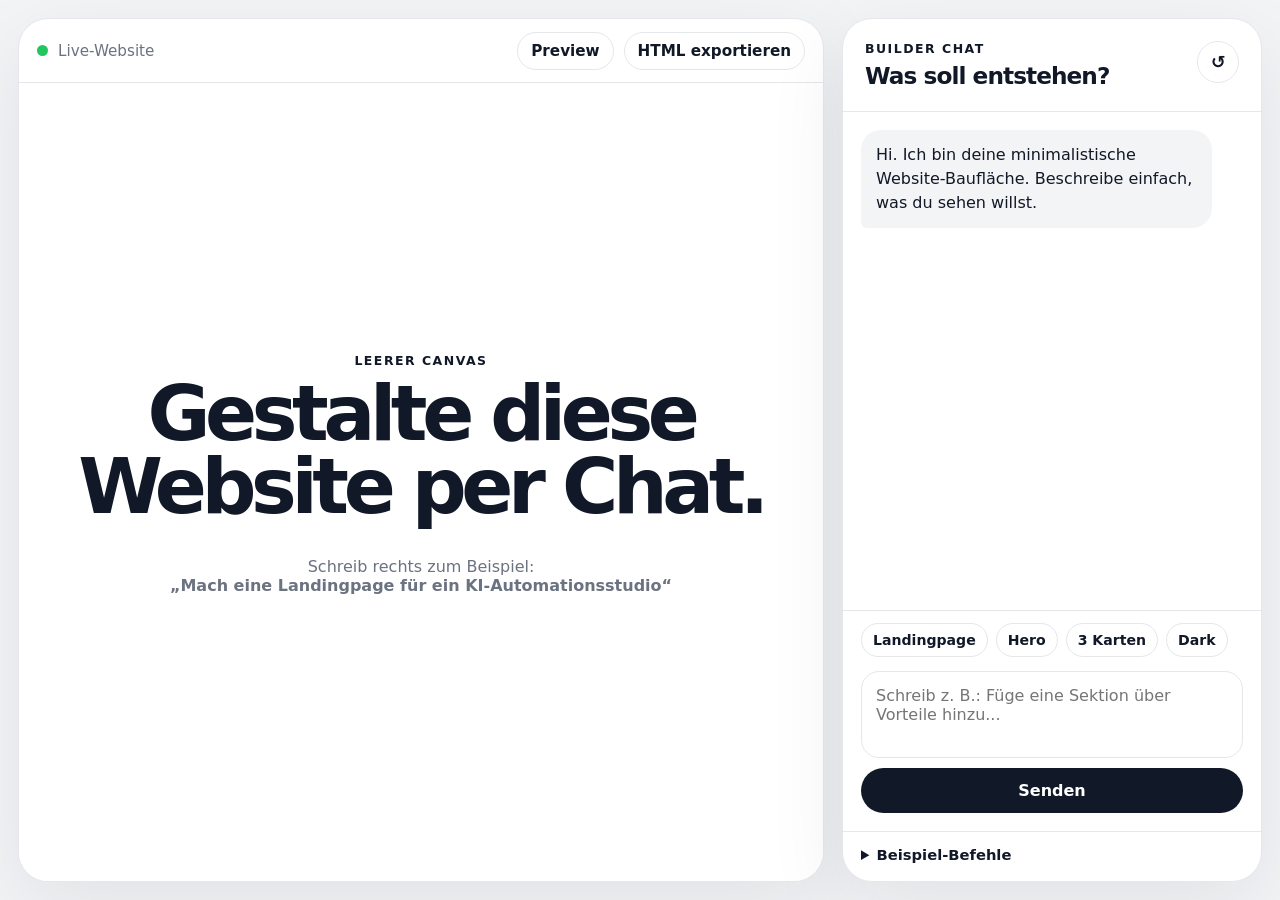
==== index.html @ 8ecb2eb4 "Initial" ====
<!DOCTYPE html>
<html lang="de">
<head>
  <meta charset="UTF-8" />
  <meta name="viewport" content="width=device-width, initial-scale=1.0" />
  <title>Minimal Chat Website Builder</title>
  <link rel="stylesheet" href="style.css" />
</head>
<body>
  <main class="app">
    <section class="canvas-shell">
      <div class="canvas-topbar">
        <div>
          <span class="dot"></span>
          <span>Live-Website</span>
        </div>
        <div class="topbar-actions">
          <button id="previewModeButton" class="ghost-button">Preview</button>
          <button id="exportButton" class="ghost-button">HTML exportieren</button>
        </div>
      </div>

      <div id="websiteCanvas" class="website-canvas empty">
        <div class="empty-state">
          <p class="small-label">Leerer Canvas</p>
          <h1>Gestalte diese Website per Chat.</h1>
          <p>
            Schreib rechts zum Beispiel:
            <br />
            <strong>„Mach eine Landingpage für ein KI-Automationsstudio“</strong>
          </p>
        </div>
      </div>
    </section>

    <aside class="chat-panel">
      <div class="chat-header">
        <div>
          <p class="small-label">Builder Chat</p>
          <h2>Was soll entstehen?</h2>
        </div>
        <button id="resetButton" class="icon-button" title="Neu starten">↺</button>
      </div>

      <div id="chatLog" class="chat-log">
        <div class="message assistant">
          <p>
            Hi. Ich bin deine minimalistische Website-Baufläche.
            Beschreibe einfach, was du sehen willst.
          </p>
        </div>
      </div>

      <div class="quick-prompts">
        <button data-prompt="Mach eine Landingpage für ein KI-Automationsstudio">Landingpage</button>
        <button data-prompt="Füge eine Hero-Section mit dem Titel 'Automatisiere dein Business' hinzu">Hero</button>
        <button data-prompt="Füge 3 Karten für Leistungen hinzu">3 Karten</button>
        <button data-prompt="Mach die Website dunkel und minimalistisch">Dark</button>
      </div>

      <form id="chatForm" class="chat-form">
        <textarea
          id="chatInput"
          placeholder="Schreib z. B.: Füge eine Sektion über Vorteile hinzu..."
          rows="3"
        ></textarea>
        <button type="submit">Senden</button>
      </form>

      <details class="help">
        <summary>Beispiel-Befehle</summary>
        <ul>
          <li>Mach eine Landingpage für eine Fotografin</li>
          <li>Füge eine Hero-Section mit dem Titel "..." hinzu</li>
          <li>Füge 3 Karten für Leistungen hinzu</li>
          <li>Füge einen Kontaktbereich hinzu</li>
          <li>Mach die Website lila</li>
          <li>Mach die Website dunkel</li>
          <li>Ändere den Titel zu "..."</li>
          <li>Leere die Website</li>
          <li>Rückgängig</li>
        </ul>
      </details>
    </aside>
  </main>

  <script src="app.js"></script>
</body>
</html>
---- style.css ----
* {
  box-sizing: border-box;
}

:root {
  --app-bg: #f3f4f6;
  --panel: #ffffff;
  --panel-border: #e5e7eb;
  --text: #111827;
  --muted: #6b7280;
  --accent: #111827;
  --canvas-bg: #ffffff;
  --canvas-text: #111827;
  --canvas-muted: #6b7280;
  --canvas-card: #f9fafb;
  --radius: 28px;
}

body {
  margin: 0;
  font-family: Inter, ui-sans-serif, system-ui, -apple-system, BlinkMacSystemFont, "Segoe UI", Arial, sans-serif;
  background: var(--app-bg);
  color: var(--text);
}

button,
textarea {
  font: inherit;
}

button {
  cursor: pointer;
}

.app {
  min-height: 100vh;
  display: grid;
  grid-template-columns: 1fr 420px;
  gap: 18px;
  padding: 18px;
}

.canvas-shell,
.chat-panel {
  background: var(--panel);
  border: 1px solid var(--panel-border);
  border-radius: 30px;
  overflow: hidden;
  box-shadow: 0 24px 80px rgba(17, 24, 39, 0.08);
}

.canvas-shell {
  display: flex;
  flex-direction: column;
  min-width: 0;
}

.canvas-topbar {
  height: 64px;
  border-bottom: 1px solid var(--panel-border);
  display: flex;
  align-items: center;
  justify-content: space-between;
  padding: 0 18px;
  color: var(--muted);
  font-size: 0.95rem;
}

.canvas-topbar > div {
  display: flex;
  align-items: center;
  gap: 10px;
}

.dot {
  width: 11px;
  height: 11px;
  background: #22c55e;
  display: inline-block;
  border-radius: 50%;
}

.topbar-actions {
  display: flex;
  gap: 8px;
}

.ghost-button,
.icon-button {
  border: 1px solid var(--panel-border);
  background: white;
  color: var(--text);
  border-radius: 999px;
  padding: 9px 13px;
  font-weight: 700;
}

.icon-button {
  width: 42px;
  height: 42px;
  padding: 0;
  font-size: 1.1rem;
}

.website-canvas {
  flex: 1;
  background: var(--canvas-bg);
  color: var(--canvas-text);
  overflow: auto;
  transition: background 0.2s ease, color 0.2s ease;
}

.website-canvas.preview {
  border-radius: 0;
}

.empty-state {
  min-height: calc(100vh - 102px);
  display: grid;
  place-content: center;
  text-align: center;
  padding: 40px;
  color: var(--canvas-muted);
}

.empty-state h1 {
  color: var(--canvas-text);
  font-size: clamp(2.4rem, 6vw, 5rem);
  letter-spacing: -0.07em;
  line-height: 0.95;
  margin: 10px 0 18px;
}

.small-label {
  margin: 0;
  color: var(--accent);
  font-size: 0.78rem;
  text-transform: uppercase;
  letter-spacing: 0.12em;
  font-weight: 900;
}

.site-section {
  width: min(1120px, 90%);
  margin: 0 auto;
  padding: 76px 0;
}

.site-hero {
  min-height: 74vh;
  display: grid;
  align-content: center;
}

.site-hero h1,
.site-section h2 {
  letter-spacing: -0.07em;
  line-height: 0.95;
  margin: 0;
}

.site-hero h1 {
  font-size: clamp(3rem, 8vw, 7rem);
  max-width: 900px;
}

.site-section h2 {
  font-size: clamp(2.2rem, 5vw, 4.4rem);
  max-width: 760px;
}

.site-section p,
.site-hero p {
  color: var(--canvas-muted);
  font-size: 1.15rem;
  line-height: 1.7;
  max-width: 680px;
}

.site-button {
  display: inline-flex;
  align-items: center;
  justify-content: center;
  margin-top: 22px;
  padding: 15px 24px;
  border-radius: 999px;
  background: var(--accent);
  color: white;
  text-decoration: none;
  font-weight: 900;
}

.card-grid {
  display: grid;
  grid-template-columns: repeat(3, 1fr);
  gap: 18px;
  margin-top: 28px;
}

.builder-card {
  background: var(--canvas-card);
  border: 1px solid color-mix(in srgb, var(--canvas-text) 10%, transparent);
  border-radius: var(--radius);
  padding: 26px;
}

.builder-card h3 {
  margin: 0 0 12px;
  font-size: 1.25rem;
}

.contact-box {
  background: var(--accent);
  color: white;
  border-radius: var(--radius);
  padding: 42px;
}

.contact-box p {
  color: rgba(255, 255, 255, 0.8);
}

.chat-panel {
  display: flex;
  flex-direction: column;
  max-height: calc(100vh - 36px);
}

.chat-header {
  padding: 22px;
  border-bottom: 1px solid var(--panel-border);
  display: flex;
  justify-content: space-between;
  gap: 14px;
  align-items: flex-start;
}

.chat-header h2 {
  margin: 6px 0 0;
  font-size: 1.45rem;
  letter-spacing: -0.04em;
}

.chat-log {
  flex: 1;
  overflow: auto;
  padding: 18px;
  display: flex;
  flex-direction: column;
  gap: 12px;
}

.message {
  max-width: 92%;
  border-radius: 20px;
  padding: 13px 15px;
  line-height: 1.5;
}

.message p {
  margin: 0;
}

.message.user {
  align-self: flex-end;
  background: var(--accent);
  color: white;
  border-bottom-right-radius: 6px;
}

.message.assistant {
  align-self: flex-start;
  background: #f3f4f6;
  color: var(--text);
  border-bottom-left-radius: 6px;
}

.quick-prompts {
  border-top: 1px solid var(--panel-border);
  padding: 12px 18px 0;
  display: flex;
  flex-wrap: wrap;
  gap: 8px;
}

.quick-prompts button {
  border: 1px solid var(--panel-border);
  background: white;
  border-radius: 999px;
  padding: 8px 11px;
  color: var(--text);
  font-weight: 700;
  font-size: 0.88rem;
}

.chat-form {
  padding: 14px 18px 18px;
  display: grid;
  gap: 10px;
}

.chat-form textarea {
  resize: none;
  border: 1px solid var(--panel-border);
  border-radius: 18px;
  padding: 14px;
  outline: none;
}

.chat-form textarea:focus {
  border-color: var(--accent);
}

.chat-form button {
  border: 0;
  background: var(--accent);
  color: white;
  border-radius: 999px;
  padding: 13px 18px;
  font-weight: 900;
}

.help {
  border-top: 1px solid var(--panel-border);
  padding: 14px 18px 18px;
  color: var(--muted);
  font-size: 0.92rem;
}

.help summary {
  cursor: pointer;
  color: var(--text);
  font-weight: 800;
}

.help li {
  margin: 8px 0;
}

@media (max-width: 980px) {
  .app {
    grid-template-columns: 1fr;
  }

  .chat-panel {
    max-height: none;
  }

  .card-grid {
    grid-template-columns: 1fr;
  }
}
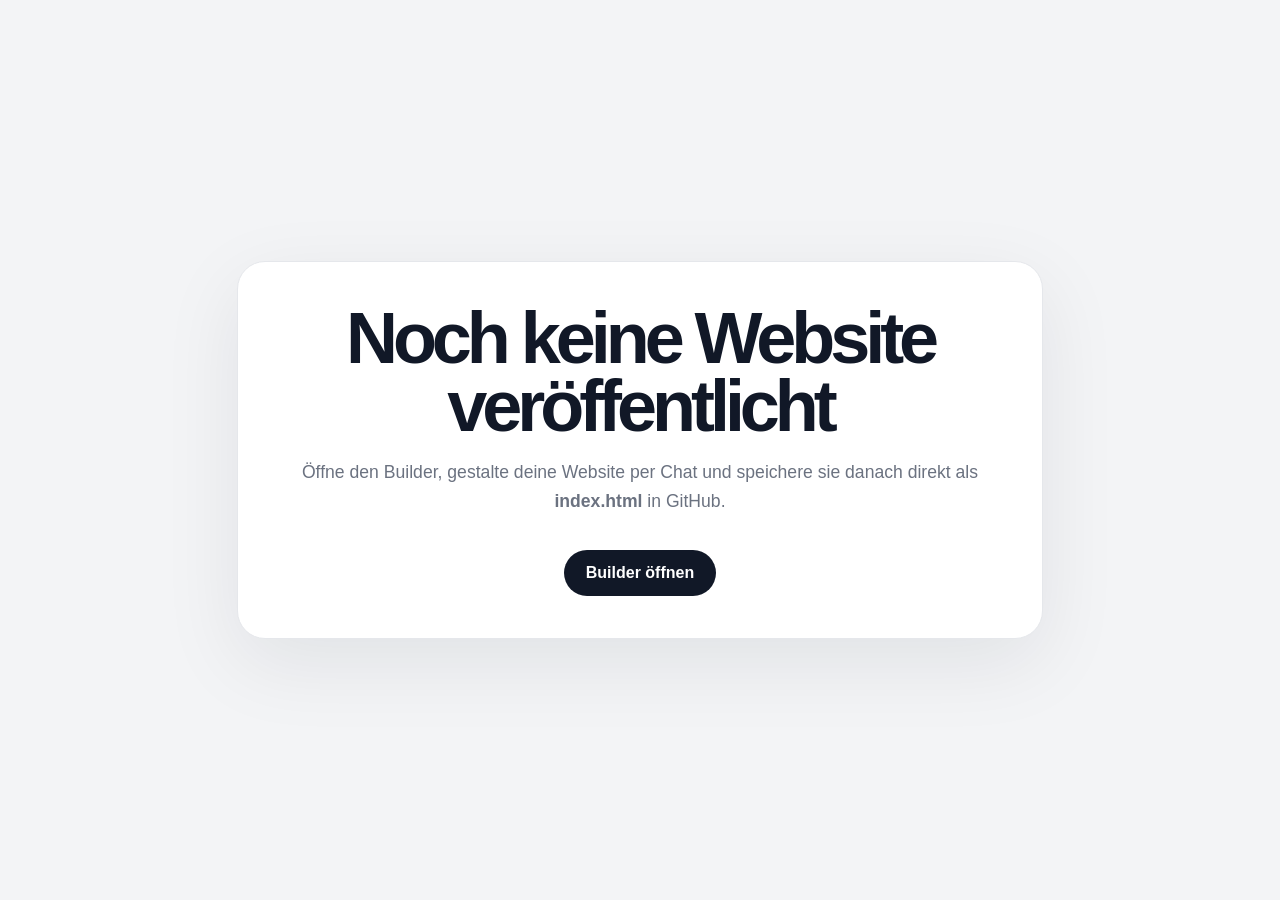
==== commit d621b045: "NExt" ====
--- a/index.html
+++ b/index.html
@@ -3,87 +3,57 @@
 <head>
   <meta charset="UTF-8" />
   <meta name="viewport" content="width=device-width, initial-scale=1.0" />
-  <title>Minimal Chat Website Builder</title>
-  <link rel="stylesheet" href="style.css" />
+  <title>Meine Chat-Website</title>
+  <style>
+    body {
+      margin: 0;
+      min-height: 100vh;
+      display: grid;
+      place-items: center;
+      font-family: Arial, sans-serif;
+      background: #f3f4f6;
+      color: #111827;
+    }
+    .box {
+      width: min(720px, 90%);
+      background: white;
+      border: 1px solid #e5e7eb;
+      border-radius: 28px;
+      padding: 42px;
+      box-shadow: 0 24px 80px rgba(17, 24, 39, 0.08);
+      text-align: center;
+    }
+    h1 {
+      font-size: clamp(2.4rem, 6vw, 4.5rem);
+      letter-spacing: -0.07em;
+      line-height: 0.95;
+      margin: 0 0 18px;
+    }
+    p {
+      color: #6b7280;
+      font-size: 1.1rem;
+      line-height: 1.6;
+    }
+    a {
+      display: inline-flex;
+      margin-top: 18px;
+      padding: 14px 22px;
+      border-radius: 999px;
+      background: #111827;
+      color: white;
+      text-decoration: none;
+      font-weight: 800;
+    }
+  </style>
 </head>
 <body>
-  <main class="app">
-    <section class="canvas-shell">
-      <div class="canvas-topbar">
-        <div>
-          <span class="dot"></span>
-          <span>Live-Website</span>
-        </div>
-        <div class="topbar-actions">
-          <button id="previewModeButton" class="ghost-button">Preview</button>
-          <button id="exportButton" class="ghost-button">HTML exportieren</button>
-        </div>
-      </div>
-
-      <div id="websiteCanvas" class="website-canvas empty">
-        <div class="empty-state">
-          <p class="small-label">Leerer Canvas</p>
-          <h1>Gestalte diese Website per Chat.</h1>
-          <p>
-            Schreib rechts zum Beispiel:
-            <br />
-            <strong>„Mach eine Landingpage für ein KI-Automationsstudio“</strong>
-          </p>
-        </div>
-      </div>
-    </section>
-
-    <aside class="chat-panel">
-      <div class="chat-header">
-        <div>
-          <p class="small-label">Builder Chat</p>
-          <h2>Was soll entstehen?</h2>
-        </div>
-        <button id="resetButton" class="icon-button" title="Neu starten">↺</button>
-      </div>
-
-      <div id="chatLog" class="chat-log">
-        <div class="message assistant">
-          <p>
-            Hi. Ich bin deine minimalistische Website-Baufläche.
-            Beschreibe einfach, was du sehen willst.
-          </p>
-        </div>
-      </div>
-
-      <div class="quick-prompts">
-        <button data-prompt="Mach eine Landingpage für ein KI-Automationsstudio">Landingpage</button>
-        <button data-prompt="Füge eine Hero-Section mit dem Titel 'Automatisiere dein Business' hinzu">Hero</button>
-        <button data-prompt="Füge 3 Karten für Leistungen hinzu">3 Karten</button>
-        <button data-prompt="Mach die Website dunkel und minimalistisch">Dark</button>
-      </div>
-
-      <form id="chatForm" class="chat-form">
-        <textarea
-          id="chatInput"
-          placeholder="Schreib z. B.: Füge eine Sektion über Vorteile hinzu..."
-          rows="3"
-        ></textarea>
-        <button type="submit">Senden</button>
-      </form>
-
-      <details class="help">
-        <summary>Beispiel-Befehle</summary>
-        <ul>
-          <li>Mach eine Landingpage für eine Fotografin</li>
-          <li>Füge eine Hero-Section mit dem Titel "..." hinzu</li>
-          <li>Füge 3 Karten für Leistungen hinzu</li>
-          <li>Füge einen Kontaktbereich hinzu</li>
-          <li>Mach die Website lila</li>
-          <li>Mach die Website dunkel</li>
-          <li>Ändere den Titel zu "..."</li>
-          <li>Leere die Website</li>
-          <li>Rückgängig</li>
-        </ul>
-      </details>
-    </aside>
+  <main class="box">
+    <h1>Noch keine Website veröffentlicht</h1>
+    <p>
+      Öffne den Builder, gestalte deine Website per Chat und speichere sie danach
+      direkt als <strong>index.html</strong> in GitHub.
+    </p>
+    <a href="builder.html">Builder öffnen</a>
   </main>
-
-  <script src="app.js"></script>
 </body>
 </html>
